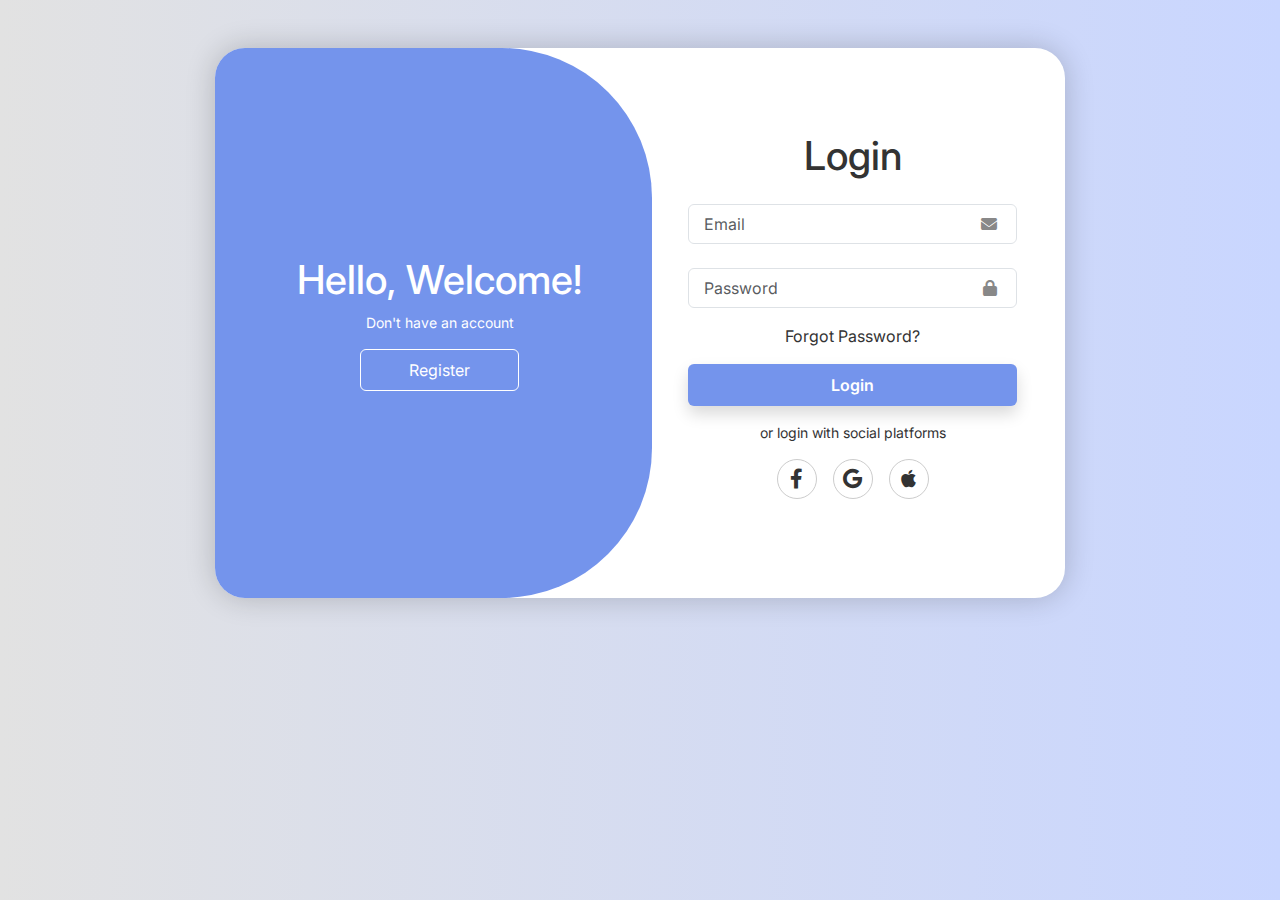
==== index.html @ 29572f54 "Login page files" ====
<!DOCTYPE html>
<html lang="en">
<head>
    <meta charset="UTF-8" />
    <meta name="viewport" content="width=device-width, initial-scale=1.0" />
    <!-- ~ Font Awesome -->
    <link rel="stylesheet" href="./css/all.min.css" />
    <!-- ~ Bootstrap css file -->
    <link rel="stylesheet" href="./css/bootstrap.min.css" />
    <!-- ~ Google Fonts - Inter -->
    <link rel="preconnect" href="https://fonts.googleapis.com" />
    <link rel="preconnect" href="https://fonts.gstatic.com" crossorigin />
    <link href="https://fonts.googleapis.com/css2?family=Inter:ital,opsz,wght@0,14..32,100..900;1,14..32,100..900&display=swap" rel="stylesheet" />
    <!-- ~ Main Style Sheet -->
    <link rel="stylesheet" href="./css/login.css" />
    <link rel="stylesheet" href="./css/mediaquery.css" />
    <title>Shopping Cart - Login</title>
</head>
<body>
    <section class="container my-5 mx-sm-0 mx-5 position-relative overflow-hidden bg-white content-box">
        <div class="position-absolute z-1 d-flex align-items-center text-center p-5 form-box login">
            <form id="login-form" class="w-100">
                <h2 class="fs-1 mb-4">Login</h2>
                <div class="form-group position-relative mb-4">
                    <input id="email" type="email" class="form-control" placeholder="Email" required />
                    <i class="fa-solid fa-envelope position-absolute top-50 translate-middle-y"></i>
                    <p></p>
                </div>
                <div class="form-group position-relative">
                    <input id="password" type="password" class="form-control" placeholder="Password" required />
                    <i class="fa-solid fa-lock position-absolute top-50 translate-middle-y"></i>
                </div>
                <div class="forgot-link my-3">
                    <a href="#">Forgot Password?</a>
                </div>
                <button type="submit" class="btn w-100 p-2 text-white shadow fw-semibold main-btn">Login</button>
                <p class="my-3">or login with social platforms</p>
                <ul class="social-icons d-flex justify-content-center">
                    <li class="icon"><a href="#"><i class="fa-brands fa-facebook-f"></i></a></li>
                    <li class="icon mx-3"><a href="#"><i class="fa-brands fa-google"></i></a></li>
                    <li class="icon"><a href="#"><i class="fa-brands fa-apple"></i></a></li>
                </ul>
            </form>
        </div>

        <div class="position-absolute z-1 d-flex align-items-center text-center p-5 form-box register">
            <form class="w-100">
                <h2 class="fs-1 mb-4">Register</h2>
                <div class="form-group position-relative mb-4">
                    <input type="text" class="form-control" placeholder="Username" required />
                    <i class="fa-solid fa-user position-absolute top-50 translate-middle-y"></i>
                </div>
                <div class="form-group position-relative mb-4">
                    <input type="email"  class="form-control" placeholder="Email" required />
                    <i class="fa-solid fa-envelope position-absolute top-50 translate-middle-y"></i>
                </div>
                <div class="form-group position-relative">
                    <input type="password" class="form-control" placeholder="Password" required />
                    <i class="fa-solid fa-lock position-absolute top-50 translate-middle-y"></i>
                </div>
                <button type="submit" class="btn w-100 p-2 text-white shadow fw-semibold mt-3 main-btn">Register</button>
                <p class="my-3">or register with social platforms</p>
                <ul class="social-icons d-flex justify-content-center">
                    <li class="icon"><a href="#"><i class="fa-brands fa-facebook-f"></i></a></li>
                    <li class="icon mx-3"><a href="#"><i class="fa-brands fa-google"></i></a></li>
                    <li class="icon"><a href="#"><i class="fa-brands fa-apple"></i></a></li>
                </ul>
            </form>
        </div>

        <div class="toggle-box position-absolute w-100 h-100">
            <div class="toggle-panel toggle-left position-absolute z-2 d-flex flex-column justify-content-center align-items-center">
                <h2 class="h1 text-white">Hello, Welcome!</h2>
                <p class="mb-3 text-white">Don't have an account</p>
                <button class="btn register-btn text-white border-1 border-white px-5 py-2">Register</button>
            </div>

            <div class="toggle-panel toggle-right position-absolute z-2 d-flex flex-column justify-content-center align-items-center">
                <h2 class="h1 text-white">Welcome Back</h2>
                <p class="mb-3 text-white">Already have an account</p>
                <button class="btn login-btn text-white border-1 border-white px-5 py-2">Login</button>
            </div>
        </div>
    </section>

    <!-- ~ Bootstrap js file -->
    <script src="./js/bootstrap.bundle.min.js"></script>
    <!-- ~ Custom JavaScript -->
    <script src="./js/login.js"></script>
</body>
</html>
---- css/login.css ----
/* global styles */
ul{
    list-style-type: none;
    padding-left: 0;
}
a{
    text-decoration: none;
    color: inherit;
}
body{
    font-family: "Inter", serif;
    background-image: linear-gradient(90deg, #e2e2e2, #c9d6ff);
    display: flex;
    justify-content: center;
    align-items: center;
}

/* utilities */
.icon{
    border: 1px solid #ccc;
    width: 40px;
    height: 40px;
    border-radius: 50%;
    font-size: 20px;
    display: flex;
    justify-content: center;
    align-items: center;
    color: #333;
    cursor: pointer;
    transition: background-color 0.3s, color 0.3s;
}
.icon:hover{
    background-color: #333;
    color: #fff;
}

/* login / register page styles */
.content-box{
    width: 850px;
    height: 550px;
    border-radius: 30px;
    box-shadow: 0 0 30px rgba(0, 0, 0, 0.2);
}
.form-box{
    color: #333;
    right: 0;
    width: 50%;
    height: 100%;
    transition: 0.5s ease-in-out 1s, visibility 0s 1s;
}
.content-box.active .form-box{
    right: 50%;
}
.form-box.register{
    visibility: hidden;
}
.content-box.active .form-box.register{
    visibility: visible;
}
.content-box.active .form-box.login{
    visibility: hidden;
}
.form-group input{
    padding: 7px 50px 7px 15px;
}
.form-group i{
    right: 20px;
    font-size: 16px;
    color: #888;
}
.forgot-link{
    color: #333;
}
.main-btn{
    background-color: #7494ec;
    transition: background-color 0.3s;
}
.main-btn:hover{
    background-color: #7494eceb;
}
.content-box p{
    font-size: 14px;
}
.toggle-box::before{
    content: "";
    position: absolute;
    width: 300%;
    height: 100%;
    left: -250%;
    z-index: 2;
    background-color: #7494ec;
    border-radius: 150px;
    transition: 1.5s ease-in-out;
}
.content-box.active .toggle-box::before{
    left: 50%;
}
.toggle-panel{
    width: 50%;
    height: 100%;
    transition: 0.5s ease-in-out;
}
.toggle-panel.toggle-left{
    left: 0;
    transition-delay: 1s;
}
.content-box.active .toggle-panel.toggle-left{
    left: -50%;
    transition-delay: 0.5s;
}
.toggle-panel.toggle-right{
    right: -50%;
    transition-delay: 0.5s;
}
.content-box.active .toggle-panel.toggle-panel.toggle-right{
    right: 0;
    transition-delay: 1s;
}
---- css/mediaquery.css ----
@media (max-width: 576px) { 
    .content-box{
        height: calc(100vh - (48px * 2));
    }
    .form-box{
        width: 100%;
        height: 70%;
        bottom: 0;
    }
    .content-box.active .form-box{
        right: 0;
        bottom: 30%;
    }
    .toggle-box::before{
        width: 100%;
        height: 300%;
        left: -12px;
        top: -270%;
    }
    .content-box.active .toggle-box::before{
        top: 70%;
        left: 0;
    }
    .toggle-panel{
        width: 100%;
        height: 30%;
    }
    .toggle-panel.toggle-left{
        top: 0;
    }
    .content-box.active .toggle-panel.toggle-left{
        left: 0;
        top: -30%;
    }
    .toggle-panel.toggle-right{
        right: 0;
        bottom: -30%;
    }
    .content-box.active .toggle-panel.toggle-right{
        bottom: 0;
    }
}
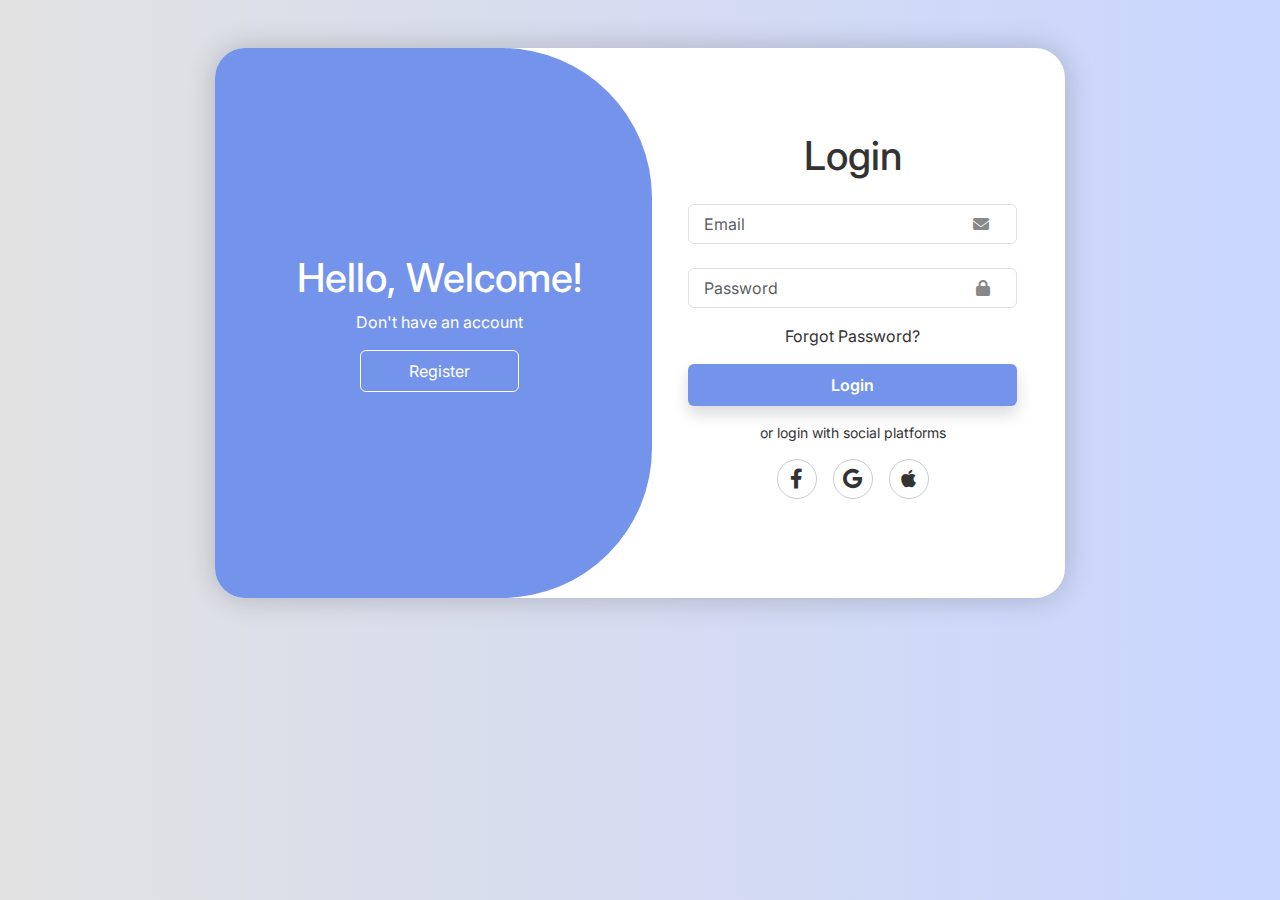
==== commit c07aabd4: "Add inputs validation" ====
--- a/index.html
+++ b/index.html
@@ -22,13 +22,12 @@
             <form id="login-form" class="w-100">
                 <h2 class="fs-1 mb-4">Login</h2>
                 <div class="form-group position-relative mb-4">
-                    <input id="email" type="email" class="form-control" placeholder="Email" required />
-                    <i class="fa-solid fa-envelope position-absolute top-50 translate-middle-y"></i>
-                    <p></p>
+                    <input id="email" type="email" class="form-control" placeholder="Email"  />
+                    <i class="fa-solid fa-envelope position-absolute top-50 translate-middle"></i>
                 </div>
                 <div class="form-group position-relative">
-                    <input id="password" type="password" class="form-control" placeholder="Password" required />
-                    <i class="fa-solid fa-lock position-absolute top-50 translate-middle-y"></i>
+                    <input id="password" type="password" class="form-control" placeholder="Password"  />
+                    <i class="fa-solid fa-lock position-absolute top-50 translate-middle"></i>
                 </div>
                 <div class="forgot-link my-3">
                     <a href="#">Forgot Password?</a>
@@ -85,7 +84,7 @@
 
     <!-- ~ Bootstrap js file -->
     <script src="./js/bootstrap.bundle.min.js"></script>
-    <!-- ~ Custom JavaScript -->
+    <!-- ~ Login Page JavaScript -->
     <script src="./js/login.js"></script>
 </body>
 </html>--- a/css/login.css
+++ b/css/login.css
@@ -46,7 +46,7 @@
     right: 0;
     width: 50%;
     height: 100%;
-    transition: 0.5s ease-in-out 1s, visibility 0s 1s;
+    transition: 0.5s ease-in-out 1s, visibility 0.3s 1s;
 }
 .content-box.active .form-box{
     right: 50%;
@@ -68,6 +68,13 @@
     font-size: 16px;
     color: #888;
 }
+.form-group p{
+    font-size: 10px;
+    color: red;
+    margin-top: 5px;
+    margin-bottom: 0;
+    text-align: left;
+}
 .forgot-link{
     color: #333;
 }
@@ -78,7 +85,7 @@
 .main-btn:hover{
     background-color: #7494eceb;
 }
-.content-box p{
+.content-box button + p{
     font-size: 14px;
 }
 .toggle-box::before{
